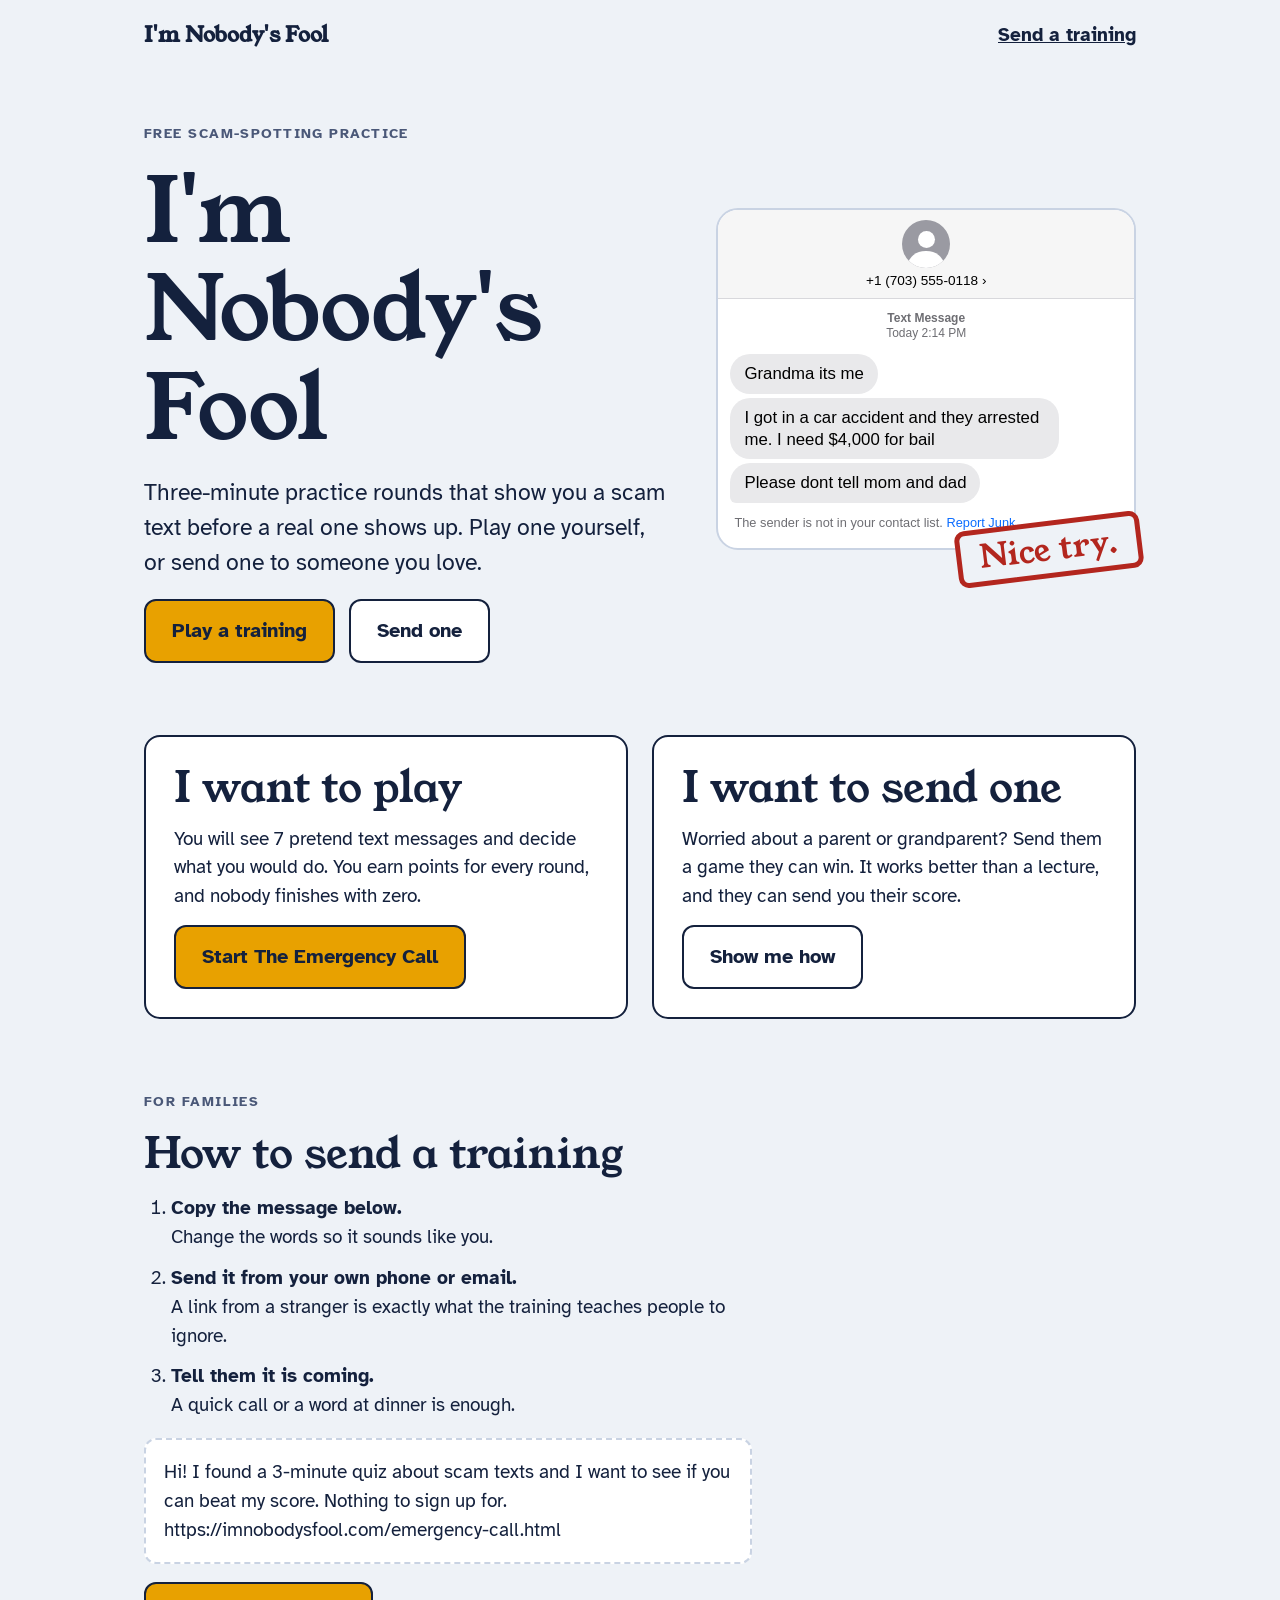
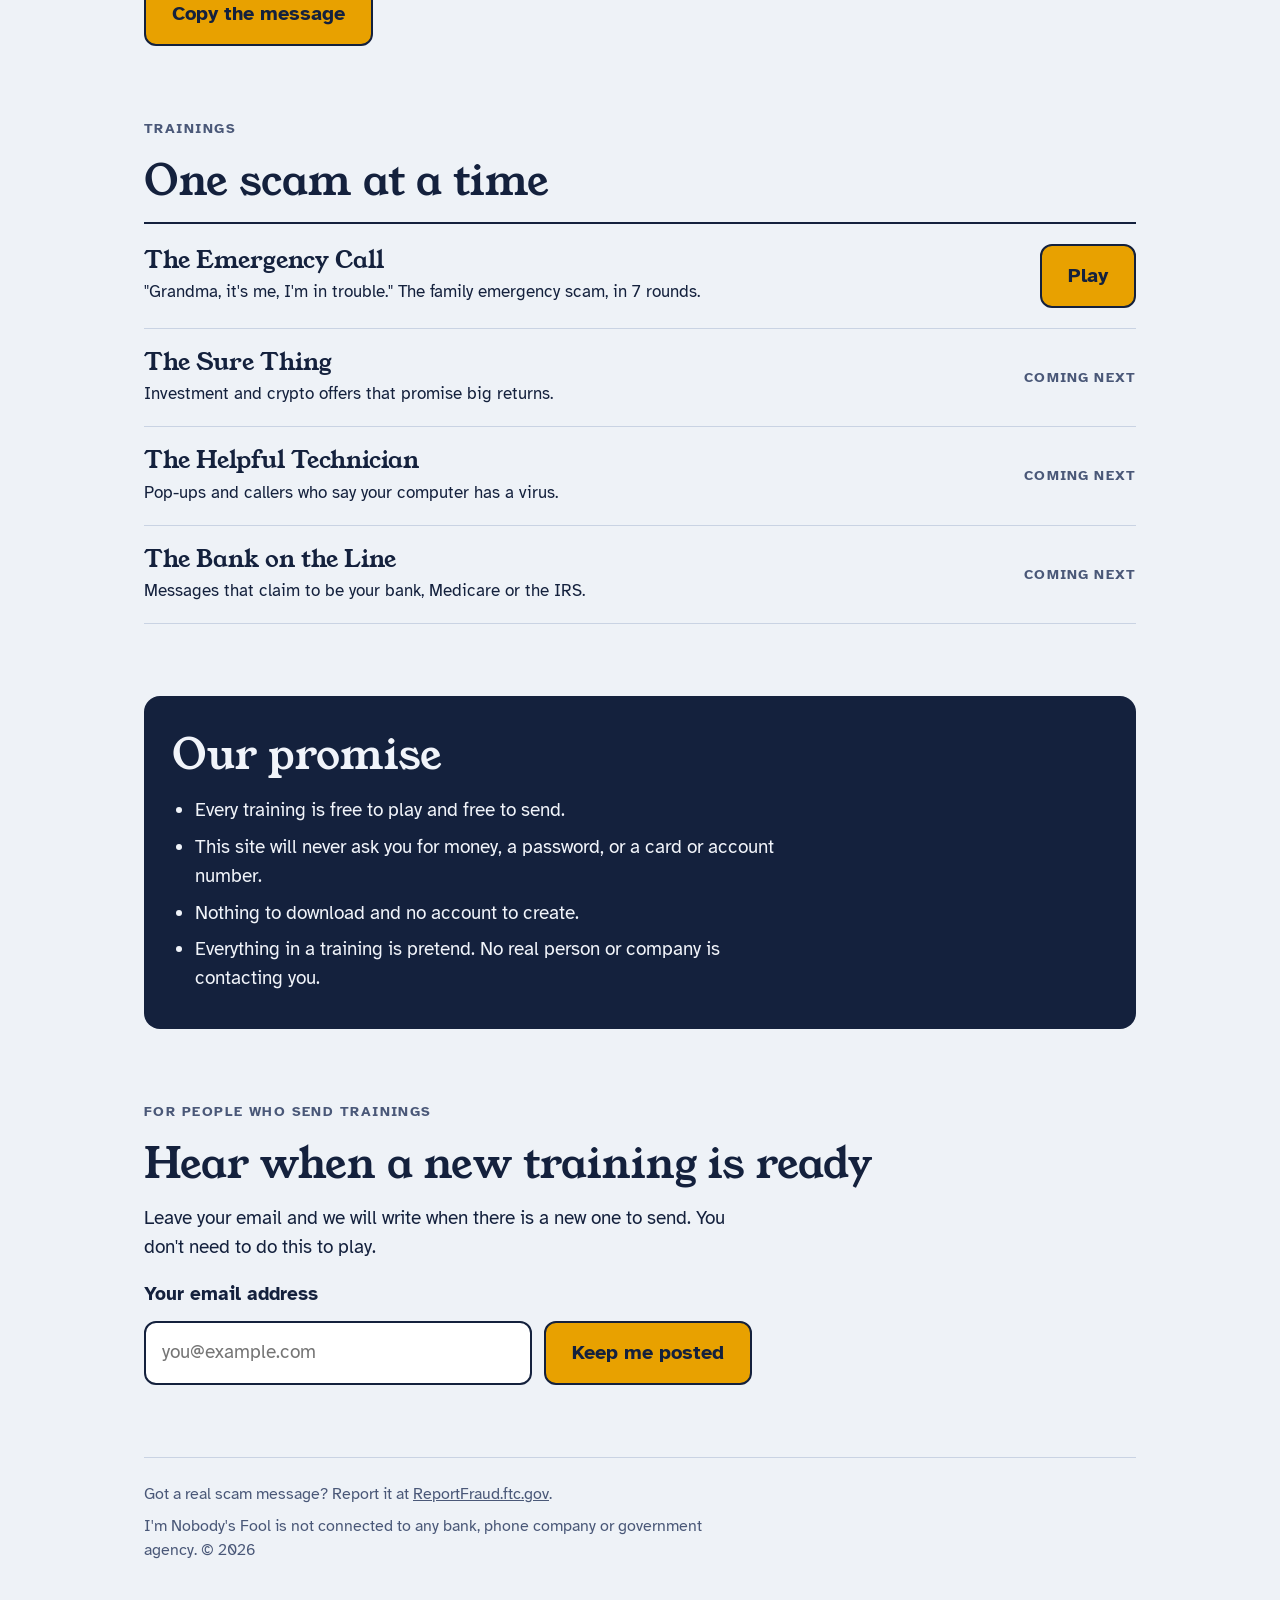
==== index.html @ 0bb8ac43 "Add home page and The Emergency Call training Co-Authored-By: Claude Opus 5.5 <noreply@anthropic.com" ====
<!doctype html>
<html lang="en">
<head>
<meta charset="utf-8">
<meta name="viewport" content="width=device-width, initial-scale=1">
<meta name="description" content="Free three-minute practice rounds that teach you and your family to spot scam texts.">
<style>body{margin:0}img{max-width:100%}[hidden]{display:none!important}</style>
<title>I'm Nobody's Fool</title>
<link rel="stylesheet" href="https://fonts.googleapis.com/css2?family=Atkinson+Hyperlegible:wght@400;700&family=Young+Serif&display=swap">
<style>
/* Layout: left-aligned single column, 62rem max. Hero pairs the name with a live-looking scam text that has been stamped. Two doors follow: play, or send. */
:root{
  --bg:#EEF2F7; --surface:#FFFFFF; --ink:#14213D; --muted:#4A5878; --line:#C9D3E3;
  --accent:#E8A100; --on-accent:#14213D; --hover:#DDE6F3; --band:#14213D; --on-band:#F1F4FA;
  --good:#1F7A4D; --bad:#B3261E;
  --ph-bg:#FFFFFF; --ph-bar:#F6F6F6; --ph-rule:#D8D8DC; --ph-ink:#000000; --ph-dim:#6E6E73;
  --ph-in:#E9E9EB; --ph-link:#0A6CFF; --ph-av:#9A9AA2; --ph-av-ink:#FFFFFF;
  --display:"Young Serif",Georgia,"Times New Roman",serif;
  --body:"Atkinson Hyperlegible",Verdana,"Segoe UI",sans-serif;
  --phone:-apple-system,BlinkMacSystemFont,"SF Pro Text","Helvetica Neue",Helvetica,Arial,sans-serif;
}
@media (prefers-color-scheme: dark){ :root:not([data-theme="light"]){
  --bg:#0F1729; --surface:#1A2440; --ink:#F1F4FA; --muted:#A9B5CF; --line:#33416A;
  --accent:#F5B92E; --on-accent:#14213D; --hover:#26335A; --band:#1A2440; --on-band:#F1F4FA;
  --good:#6FD3A0; --bad:#FF9A8F;
  --ph-bg:#000000; --ph-bar:#161618; --ph-rule:#2C2C2E; --ph-ink:#FFFFFF; --ph-dim:#98989F;
  --ph-in:#26262A; --ph-link:#4C9BFF; --ph-av:#5E5E66; --ph-av-ink:#FFFFFF; color-scheme:dark } }
:root[data-theme="dark"]{
  --bg:#0F1729; --surface:#1A2440; --ink:#F1F4FA; --muted:#A9B5CF; --line:#33416A;
  --accent:#F5B92E; --on-accent:#14213D; --hover:#26335A; --band:#1A2440; --on-band:#F1F4FA;
  --good:#6FD3A0; --bad:#FF9A8F;
  --ph-bg:#000000; --ph-bar:#161618; --ph-rule:#2C2C2E; --ph-ink:#FFFFFF; --ph-dim:#98989F;
  --ph-in:#26262A; --ph-link:#4C9BFF; --ph-av:#5E5E66; --ph-av-ink:#FFFFFF; color-scheme:dark }

*{box-sizing:border-box}
body{background:var(--bg);color:var(--ink);font-family:var(--body);font-size:1.2rem;line-height:1.5;padding-inline:20px;padding-block:20px 40px}
.wrap{max-width:62rem;margin-inline:auto;display:flex;flex-direction:column;gap:72px}
h1,h2,h3{font-family:var(--display);font-weight:400;line-height:1.1;margin:0;text-wrap:balance}
h1{font-size:clamp(3rem,9vw,5.6rem);letter-spacing:-.01em}
h2{font-size:clamp(1.9rem,4.5vw,2.6rem)}
h3{font-size:1.5rem}
p{margin:0;max-width:38rem}
a{color:inherit}
.eyebrow{font-size:.9rem;letter-spacing:.1em;text-transform:uppercase;font-weight:700;color:var(--muted)}
.muted{color:var(--muted)}
.col{display:flex;flex-direction:column;gap:18px;min-width:0}
:focus-visible{outline:4px solid var(--accent);outline-offset:3px}

header.top{display:flex;justify-content:space-between;align-items:center;gap:16px;flex-wrap:wrap}
header.top a{font-weight:700}
.logo{font-family:var(--display);font-size:1.3rem;text-decoration:none}

.hero{display:grid;grid-template-columns:minmax(0,1.25fr) minmax(0,1fr);gap:48px;align-items:center}
.lede{font-size:1.45rem}
.btns{display:flex;flex-wrap:wrap;gap:14px}
.btn{display:inline-flex;align-items:center;min-height:64px;padding:14px 26px;border:2px solid var(--ink);border-radius:12px;font:inherit;font-weight:700;font-size:1.25rem;text-decoration:none;cursor:pointer;background:var(--surface);color:var(--ink)}
.btn.main{background:var(--accent);color:var(--on-accent)}
.btn:hover{filter:brightness(.95)}

.demo{position:relative;padding-bottom:28px}
.phone{font-family:var(--phone);background:var(--ph-bg);color:var(--ph-ink);border:2px solid var(--line);border-radius:22px;overflow:hidden;line-height:1.3}
.ph-head{background:var(--ph-bar);border-bottom:1px solid var(--ph-rule);padding:10px 12px 8px;display:flex;flex-direction:column;align-items:center;gap:4px}
.ph-av{width:3rem;height:3rem;border-radius:50%;background:var(--ph-av);position:relative;overflow:hidden;display:flex;justify-content:center}
.ph-av::before{content:"";position:absolute;top:22%;width:36%;height:36%;border-radius:50%;background:var(--ph-av-ink)}
.ph-av::after{content:"";position:absolute;top:64%;width:74%;height:60%;border-radius:50%;background:var(--ph-av-ink)}
.ph-name{font-size:.85rem}
.ph-body{padding:12px 12px 16px;display:flex;flex-direction:column;gap:4px}
.ph-time{align-self:center;text-align:center;font-size:.75rem;color:var(--ph-dim);padding-bottom:8px}
.bub{align-self:flex-start;max-width:84%;background:var(--ph-in);padding:9px 14px;border-radius:20px;font-size:1.05rem;overflow-wrap:anywhere}
.bub.last{border-bottom-left-radius:6px}
.ph-junk{font-size:.8rem;color:var(--ph-dim);padding:8px 4px 0}
.ph-junk span{color:var(--ph-link)}
.stamp{position:absolute;right:-6px;bottom:0;transform:rotate(-7deg);background:var(--bg);color:var(--bad);border:5px solid var(--bad);border-radius:10px;padding:6px 18px;font-family:var(--display);font-size:2rem;line-height:1.1;letter-spacing:.02em}

.doors{display:grid;grid-template-columns:repeat(2,minmax(0,1fr));gap:24px}
.door{background:var(--surface);border:2px solid var(--ink);border-radius:16px;padding:28px;display:flex;flex-direction:column;gap:14px;align-items:flex-start}
.door .btn{margin-top:auto}

.steps{margin:0;padding-left:1.4em;display:flex;flex-direction:column;gap:12px;max-width:38rem}
.steps b{display:block}
.copybox{background:var(--surface);border:2px dashed var(--line);border-radius:12px;padding:18px;user-select:all;overflow-wrap:anywhere;max-width:38rem}

.list{display:flex;flex-direction:column;border-top:2px solid var(--ink)}
.row{display:grid;grid-template-columns:minmax(0,1fr) auto;gap:8px 24px;align-items:center;padding:20px 0;border-bottom:1px solid var(--line)}
.row p{font-size:1.05rem}
.soon{font-size:.9rem;letter-spacing:.08em;text-transform:uppercase;font-weight:700;color:var(--muted)}

.band{background:var(--band);color:var(--on-band);border-radius:16px;padding:36px 28px}
.band ul{margin:0;padding-left:1.2em;display:flex;flex-direction:column;gap:8px;max-width:38rem}

form{display:flex;flex-wrap:wrap;gap:12px;max-width:38rem}
label{font-weight:700;flex-basis:100%}
input[type=email]{flex:1 1 14rem;min-width:0;min-height:64px;padding:12px 16px;font:inherit;color:var(--ink);background:var(--surface);border:2px solid var(--ink);border-radius:12px}
#signup-msg{flex-basis:100%;font-weight:700}

footer{border-top:1px solid var(--line);padding-top:24px;font-size:1rem;color:var(--muted);display:flex;flex-direction:column;gap:8px}
@media (max-width:760px){
  .hero,.doors{grid-template-columns:minmax(0,1fr)}
  .wrap{gap:56px}
  .row{grid-template-columns:minmax(0,1fr)}
  .stamp{right:0;font-size:1.6rem}
}
</style>
</head>
<body>

<div class="wrap">
  <header class="top">
    <a class="logo" href="index.html">I'm Nobody's Fool</a>
    <a href="#send">Send a training</a>
  </header>

  <main class="col" style="gap:72px">
    <section class="hero">
      <div class="col">
        <p class="eyebrow">Free scam-spotting practice</p>
        <h1>I'm Nobody's Fool</h1>
        <p class="lede">Three-minute practice rounds that show you a scam text before a real one shows up. Play one yourself, or send one to someone you love.</p>
        <div class="btns">
          <a class="btn main" href="emergency-call.html">Play a training</a>
          <a class="btn" href="#send">Send one</a>
        </div>
      </div>
      <div class="demo" role="img" aria-label="A pretend scam text from an unknown number: Grandma its me. I got in a car accident and they arrested me. I need 4,000 dollars for bail. Please dont tell mom and dad. Stamped: Nice try.">
        <div class="phone" aria-hidden="true">
          <div class="ph-head"><div class="ph-av"></div><div class="ph-name">+1 (703) 555-0118 ›</div></div>
          <div class="ph-body">
            <div class="ph-time"><b>Text Message</b><br>Today 2:14 PM</div>
            <div class="bub">Grandma its me</div>
            <div class="bub">I got in a car accident and they arrested me. I need $4,000 for bail</div>
            <div class="bub last">Please dont tell mom and dad</div>
            <div class="ph-junk">The sender is not in your contact list. <span>Report Junk</span></div>
          </div>
        </div>
        <div class="stamp" aria-hidden="true">Nice try.</div>
      </div>
    </section>

    <section class="doors" aria-label="Choose what you want to do">
      <div class="door">
        <h2>I want to play</h2>
        <p>You will see 7 pretend text messages and decide what you would do. You earn points for every round, and nobody finishes with zero.</p>
        <a class="btn main" href="emergency-call.html">Start The Emergency Call</a>
      </div>
      <div class="door">
        <h2>I want to send one</h2>
        <p>Worried about a parent or grandparent? Send them a game they can win. It works better than a lecture, and they can send you their score.</p>
        <a class="btn" href="#send">Show me how</a>
      </div>
    </section>

    <section class="col" id="send">
      <p class="eyebrow">For families</p>
      <h2>How to send a training</h2>
      <ol class="steps">
        <li><b>Copy the message below.</b> Change the words so it sounds like you.</li>
        <li><b>Send it from your own phone or email.</b> A link from a stranger is exactly what the training teaches people to ignore.</li>
        <li><b>Tell them it is coming.</b> A quick call or a word at dinner is enough.</li>
      </ol>
      <div class="copybox" id="msg">Hi! I found a 3-minute quiz about scam texts and I want to see if you can beat my score. Nothing to sign up for. https://imnobodysfool.com/emergency-call.html</div>
      <div class="btns"><button class="btn main" type="button" id="copy">Copy the message</button></div>
    </section>

    <section class="col">
      <p class="eyebrow">Trainings</p>
      <h2>One scam at a time</h2>
      <div class="list">
        <div class="row">
          <div class="col" style="gap:6px"><h3>The Emergency Call</h3><p>"Grandma, it's me, I'm in trouble." The family emergency scam, in 7 rounds.</p></div>
          <a class="btn main" href="emergency-call.html">Play</a>
        </div>
        <div class="row">
          <div class="col" style="gap:6px"><h3>The Sure Thing</h3><p>Investment and crypto offers that promise big returns.</p></div>
          <span class="soon">Coming next</span>
        </div>
        <div class="row">
          <div class="col" style="gap:6px"><h3>The Helpful Technician</h3><p>Pop-ups and callers who say your computer has a virus.</p></div>
          <span class="soon">Coming next</span>
        </div>
        <div class="row">
          <div class="col" style="gap:6px"><h3>The Bank on the Line</h3><p>Messages that claim to be your bank, Medicare or the IRS.</p></div>
          <span class="soon">Coming next</span>
        </div>
      </div>
    </section>

    <section class="band col">
      <h2>Our promise</h2>
      <ul>
        <li>Every training is free to play and free to send.</li>
        <li>This site will never ask you for money, a password, or a card or account number.</li>
        <li>Nothing to download and no account to create.</li>
        <li>Everything in a training is pretend. No real person or company is contacting you.</li>
      </ul>
    </section>

    <section class="col" id="updates">
      <p class="eyebrow">For people who send trainings</p>
      <h2>Hear when a new training is ready</h2>
      <p>Leave your email and we will write when there is a new one to send. You don't need to do this to play.</p>
      <form id="signup" method="post" target="_blank">
        <label for="email">Your email address</label>
        <input type="email" id="email" name="email" autocomplete="email" required placeholder="you@example.com">
        <button class="btn main" type="submit">Keep me posted</button>
        <p id="signup-msg" role="status" hidden></p>
      </form>
    </section>
  </main>

  <footer>
    <p>Got a real scam message? Report it at <a href="https://reportfraud.ftc.gov">ReportFraud.ftc.gov</a>.</p>
    <p>I'm Nobody's Fool is not connected to any bank, phone company or government agency. © 2026</p>
  </footer>
</div>

<script>
/* Paste your mailing-list form address between the quotes to turn sign-ups on. */
var SIGNUP_URL = "";

var form = document.getElementById("signup"), note = document.getElementById("signup-msg");
if (SIGNUP_URL) form.action = SIGNUP_URL;
form.addEventListener("submit", function(e){
  if (!SIGNUP_URL){
    e.preventDefault();
    note.textContent = "Sign-ups are not connected yet. Nothing was saved.";
    note.hidden = false;
  }
});
var copy = document.getElementById("copy"), msg = document.getElementById("msg");
copy.addEventListener("click", function(){
  function sel(){ var g=document.createRange(); g.selectNodeContents(msg); var s=getSelection(); s.removeAllRanges(); s.addRange(g); copy.textContent="Selected. Now copy it"; }
  try{ navigator.clipboard.writeText(msg.textContent).then(function(){ copy.textContent="Copied"; }, sel); }catch(err){ sel(); }
});
</script>

</body>
</html>
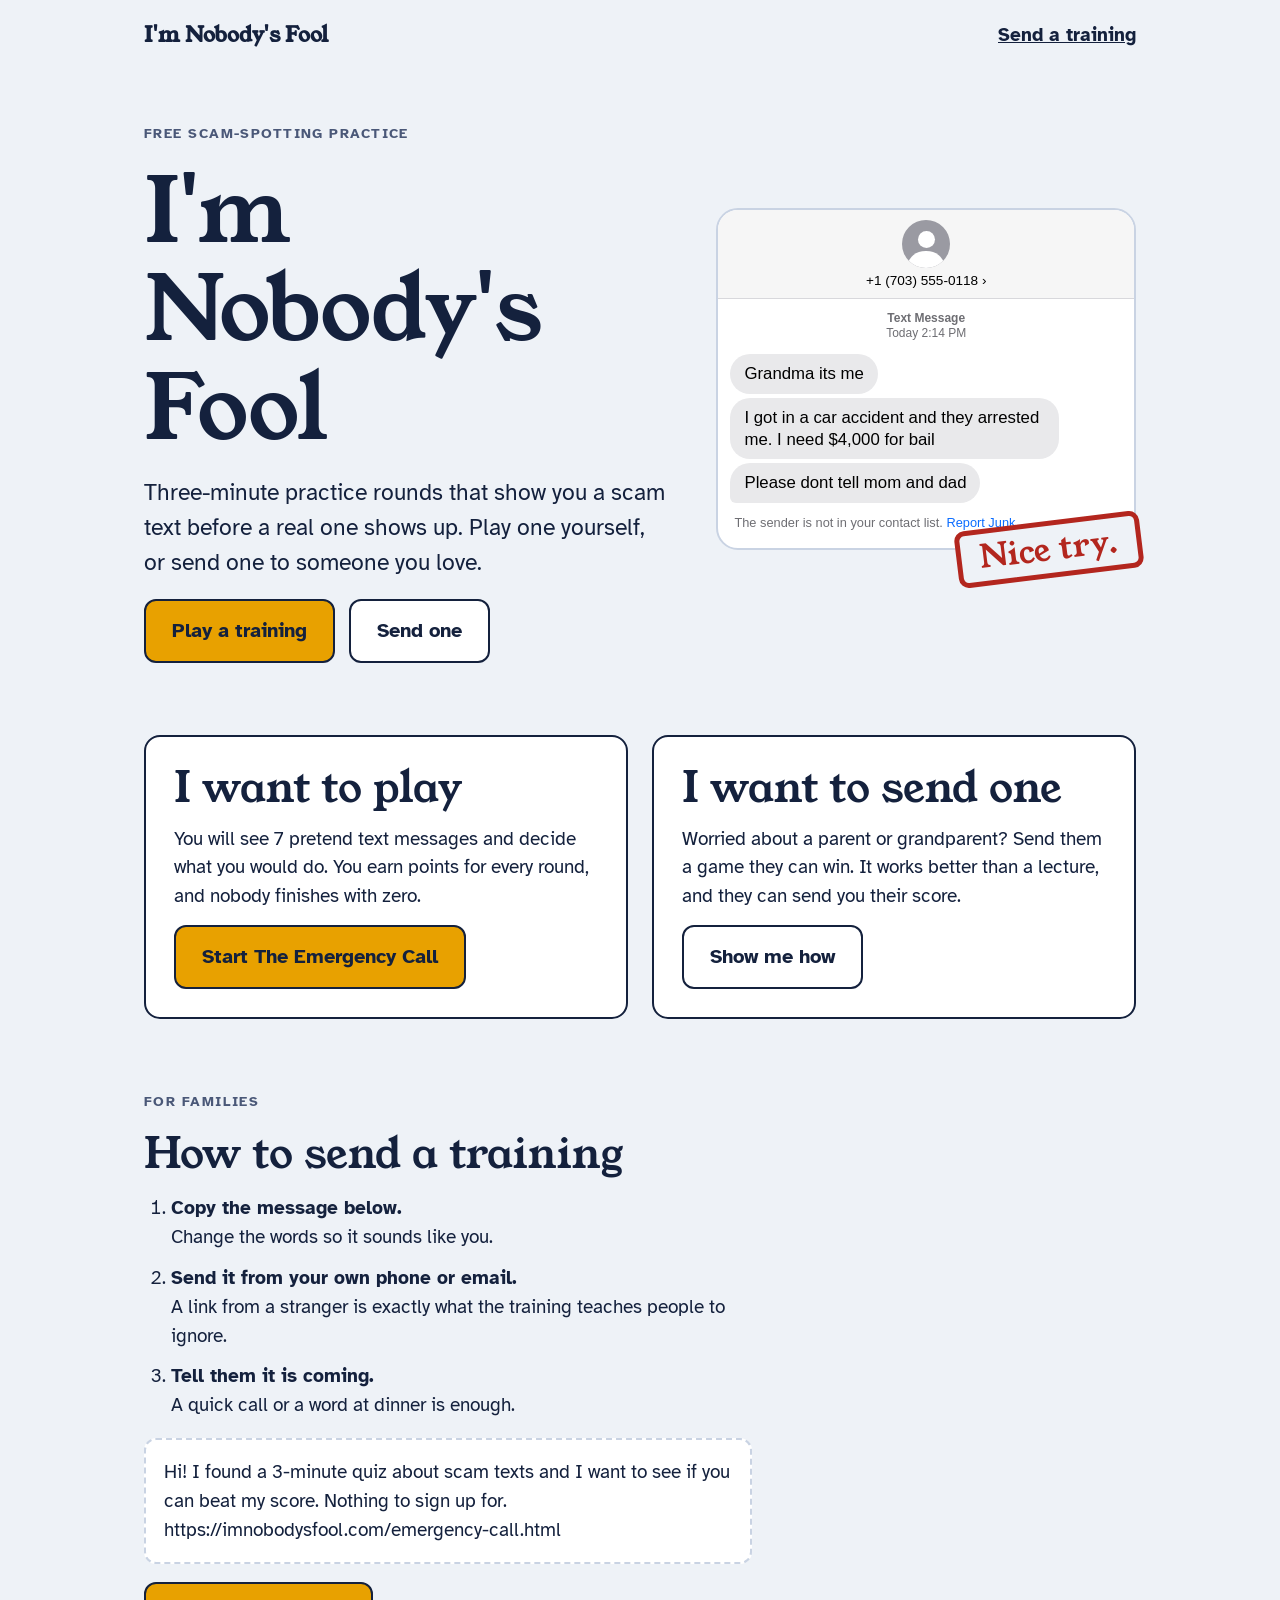
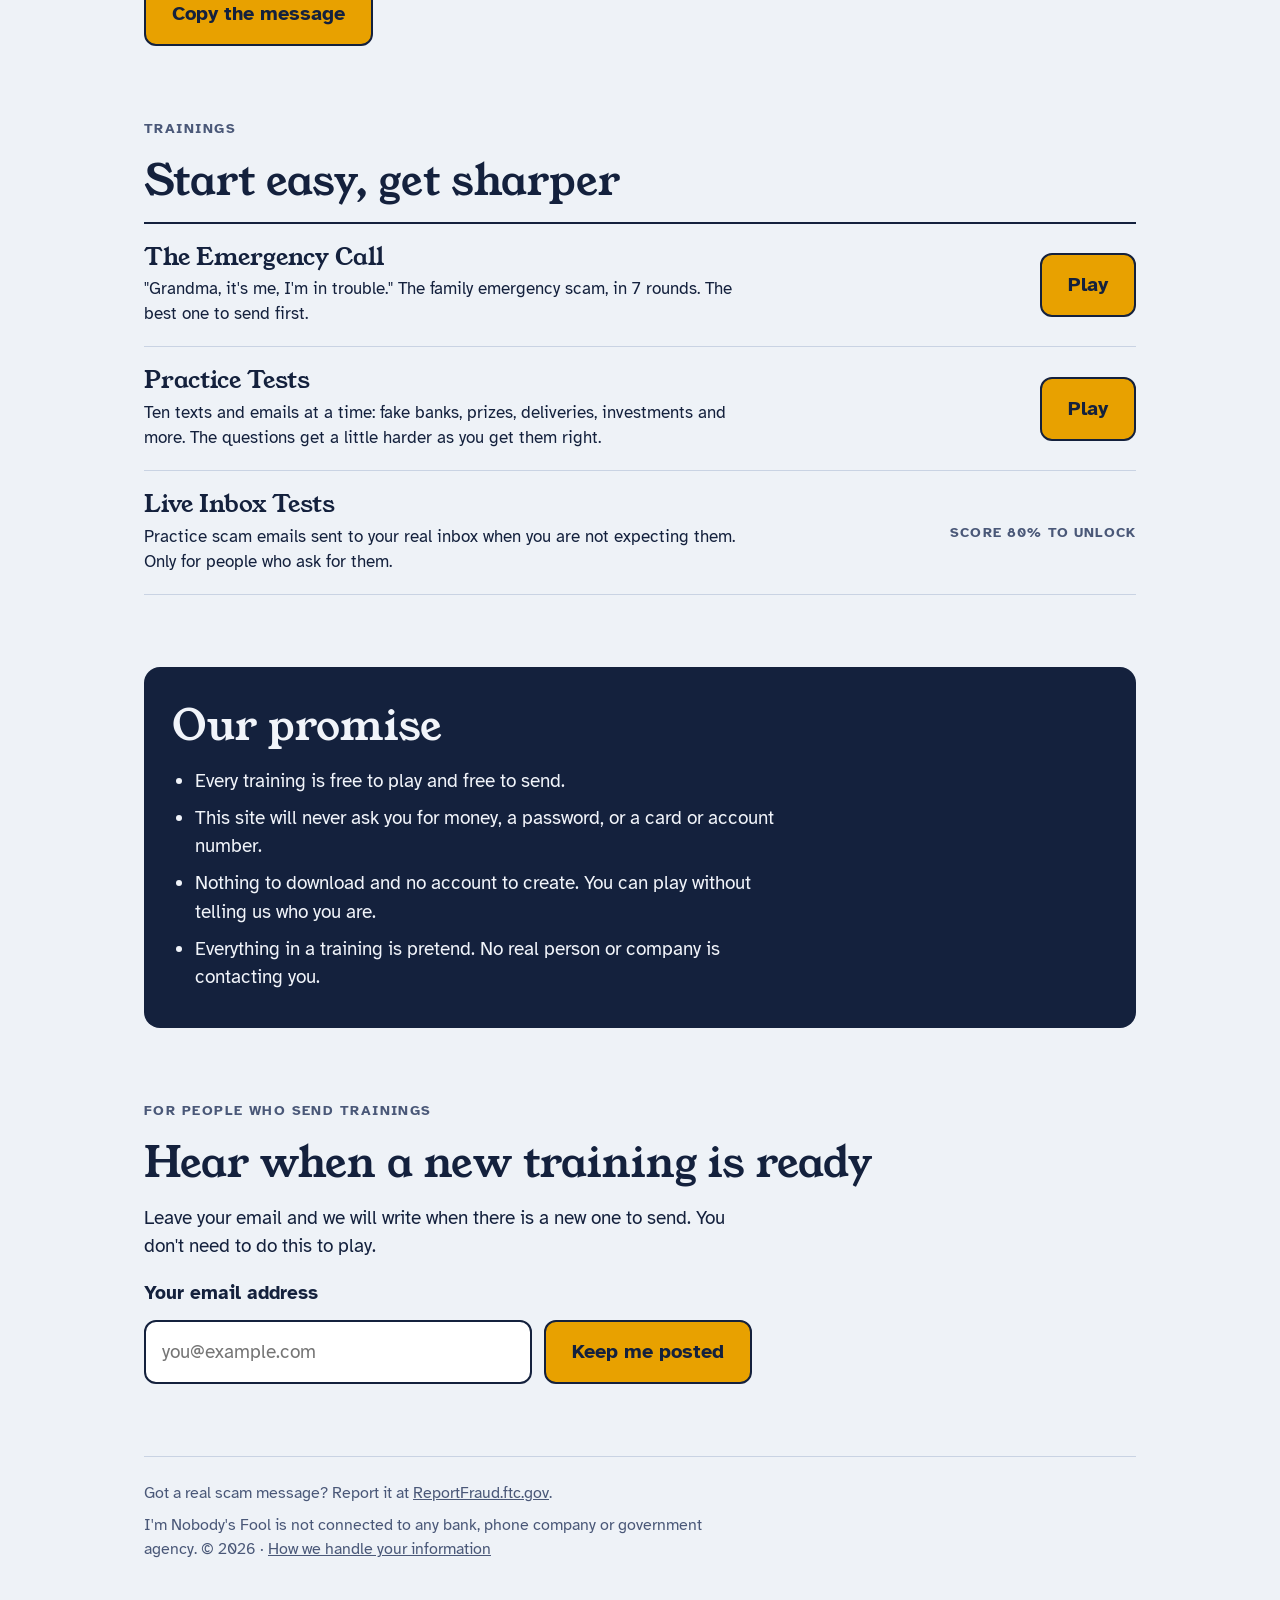
==== commit 10decfaa: "Add practice tests, 38 new scenarios, result tracking and inbox-test sign-up - Shared test engine wi" ====
--- a/index.html
+++ b/index.html
@@ -163,23 +163,19 @@
 
     <section class="col">
       <p class="eyebrow">Trainings</p>
-      <h2>One scam at a time</h2>
+      <h2>Start easy, get sharper</h2>
       <div class="list">
         <div class="row">
-          <div class="col" style="gap:6px"><h3>The Emergency Call</h3><p>"Grandma, it's me, I'm in trouble." The family emergency scam, in 7 rounds.</p></div>
+          <div class="col" style="gap:6px"><h3>The Emergency Call</h3><p>"Grandma, it's me, I'm in trouble." The family emergency scam, in 7 rounds. The best one to send first.</p></div>
           <a class="btn main" href="emergency-call.html">Play</a>
         </div>
         <div class="row">
-          <div class="col" style="gap:6px"><h3>The Sure Thing</h3><p>Investment and crypto offers that promise big returns.</p></div>
-          <span class="soon">Coming next</span>
+          <div class="col" style="gap:6px"><h3>Practice Tests</h3><p>Ten texts and emails at a time: fake banks, prizes, deliveries, investments and more. The questions get a little harder as you get them right.</p></div>
+          <a class="btn main" href="quiz.html">Play</a>
         </div>
         <div class="row">
-          <div class="col" style="gap:6px"><h3>The Helpful Technician</h3><p>Pop-ups and callers who say your computer has a virus.</p></div>
-          <span class="soon">Coming next</span>
-        </div>
-        <div class="row">
-          <div class="col" style="gap:6px"><h3>The Bank on the Line</h3><p>Messages that claim to be your bank, Medicare or the IRS.</p></div>
-          <span class="soon">Coming next</span>
+          <div class="col" style="gap:6px"><h3>Live Inbox Tests</h3><p>Practice scam emails sent to your real inbox when you are not expecting them. Only for people who ask for them.</p></div>
+          <span class="soon">Score 80% to unlock</span>
         </div>
       </div>
     </section>
@@ -189,7 +185,7 @@
       <ul>
         <li>Every training is free to play and free to send.</li>
         <li>This site will never ask you for money, a password, or a card or account number.</li>
-        <li>Nothing to download and no account to create.</li>
+        <li>Nothing to download and no account to create. You can play without telling us who you are.</li>
         <li>Everything in a training is pretend. No real person or company is contacting you.</li>
       </ul>
     </section>
@@ -198,7 +194,7 @@
       <p class="eyebrow">For people who send trainings</p>
       <h2>Hear when a new training is ready</h2>
       <p>Leave your email and we will write when there is a new one to send. You don't need to do this to play.</p>
-      <form id="signup" method="post" target="_blank">
+      <form id="signup">
         <label for="email">Your email address</label>
         <input type="email" id="email" name="email" autocomplete="email" required placeholder="you@example.com">
         <button class="btn main" type="submit">Keep me posted</button>
@@ -209,22 +205,19 @@
 
   <footer>
     <p>Got a real scam message? Report it at <a href="https://reportfraud.ftc.gov">ReportFraud.ftc.gov</a>.</p>
-    <p>I'm Nobody's Fool is not connected to any bank, phone company or government agency. © 2026</p>
+    <p>I'm Nobody's Fool is not connected to any bank, phone company or government agency. © 2026 · <a href="privacy.html">How we handle your information</a></p>
   </footer>
 </div>
 
+<script src="assets/config.js"></script>
 <script>
-/* Paste your mailing-list form address between the quotes to turn sign-ups on. */
-var SIGNUP_URL = "";
-
 var form = document.getElementById("signup"), note = document.getElementById("signup-msg");
-if (SIGNUP_URL) form.action = SIGNUP_URL;
 form.addEventListener("submit", function(e){
-  if (!SIGNUP_URL){
-    e.preventDefault();
-    note.textContent = "Sign-ups are not connected yet. Nothing was saved.";
+  e.preventDefault();
+  NF_save("sender_signups", {email: document.getElementById("email").value.trim()}).then(function(ok){
+    note.textContent = ok ? "Thanks. We will write when a new training is ready." : "Sign-ups are not open yet, so nothing was saved.";
     note.hidden = false;
-  }
+  });
 });
 var copy = document.getElementById("copy"), msg = document.getElementById("msg");
 copy.addEventListener("click", function(){
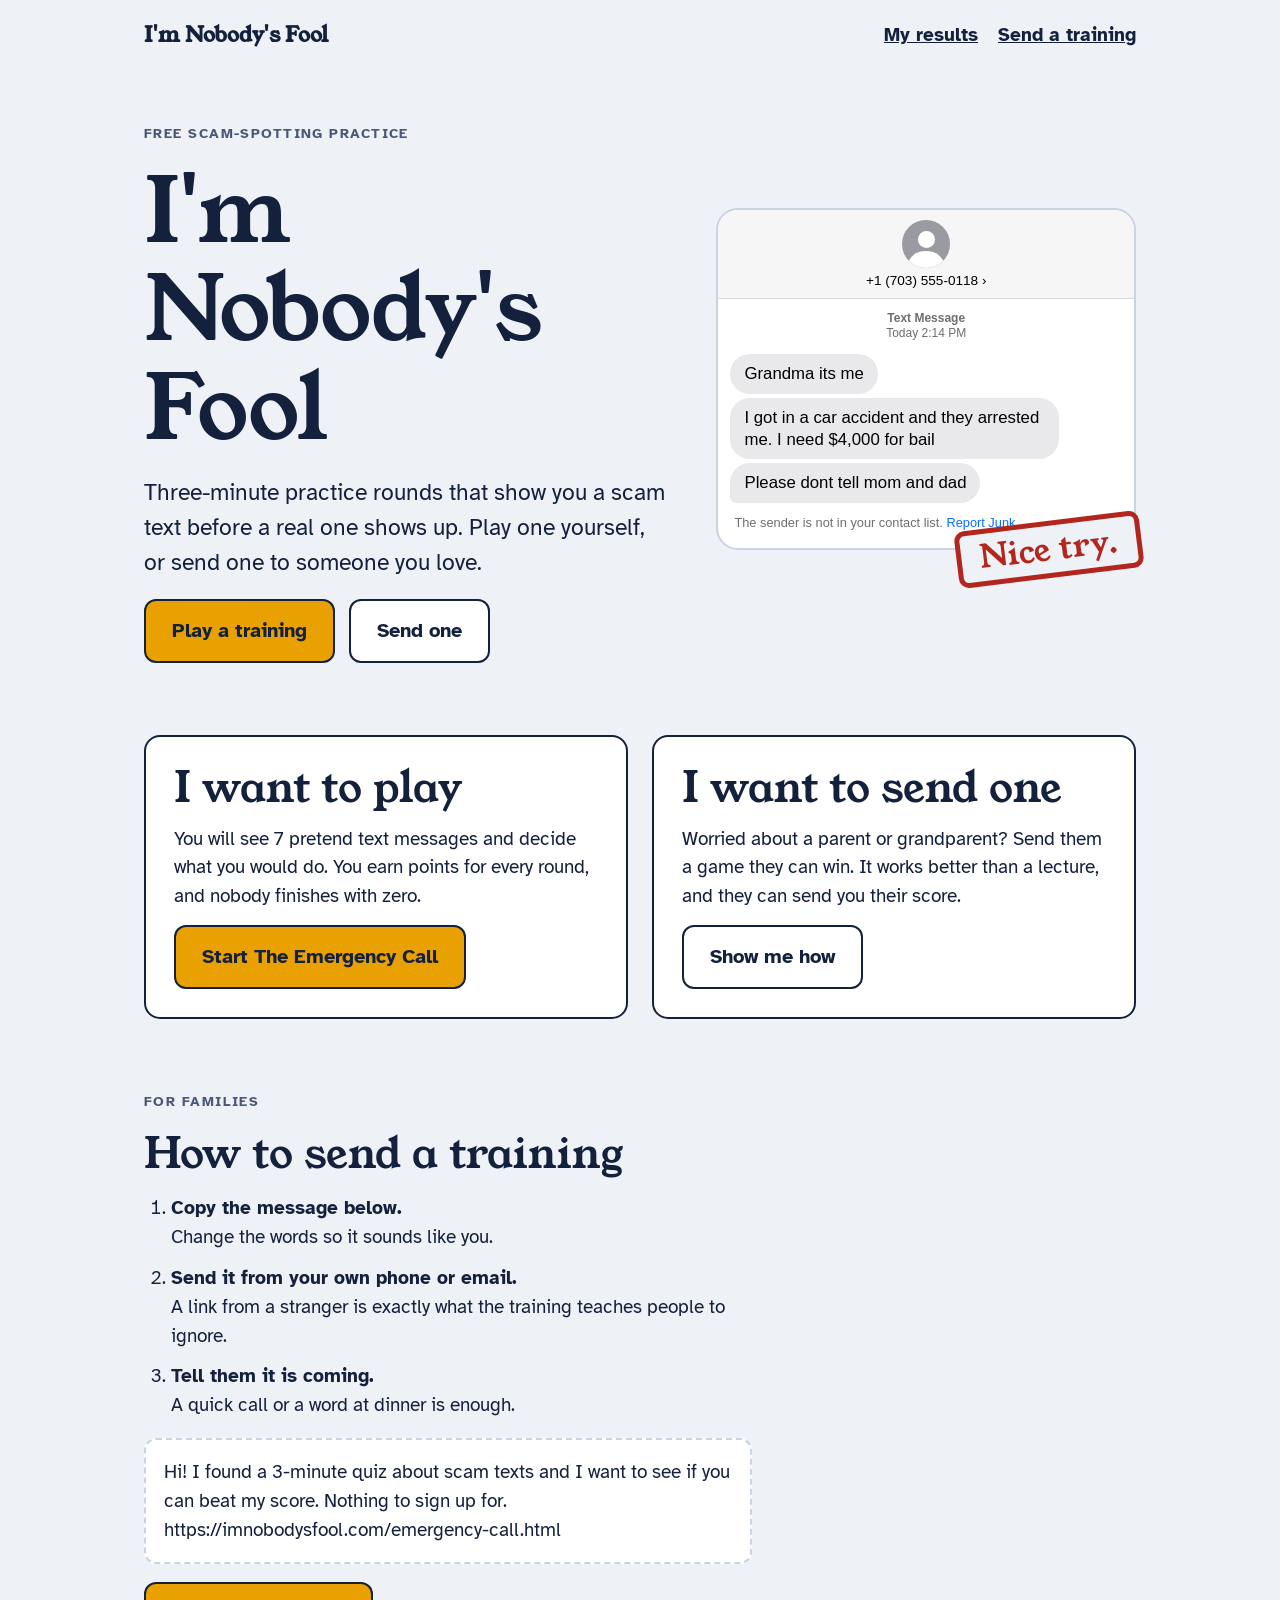
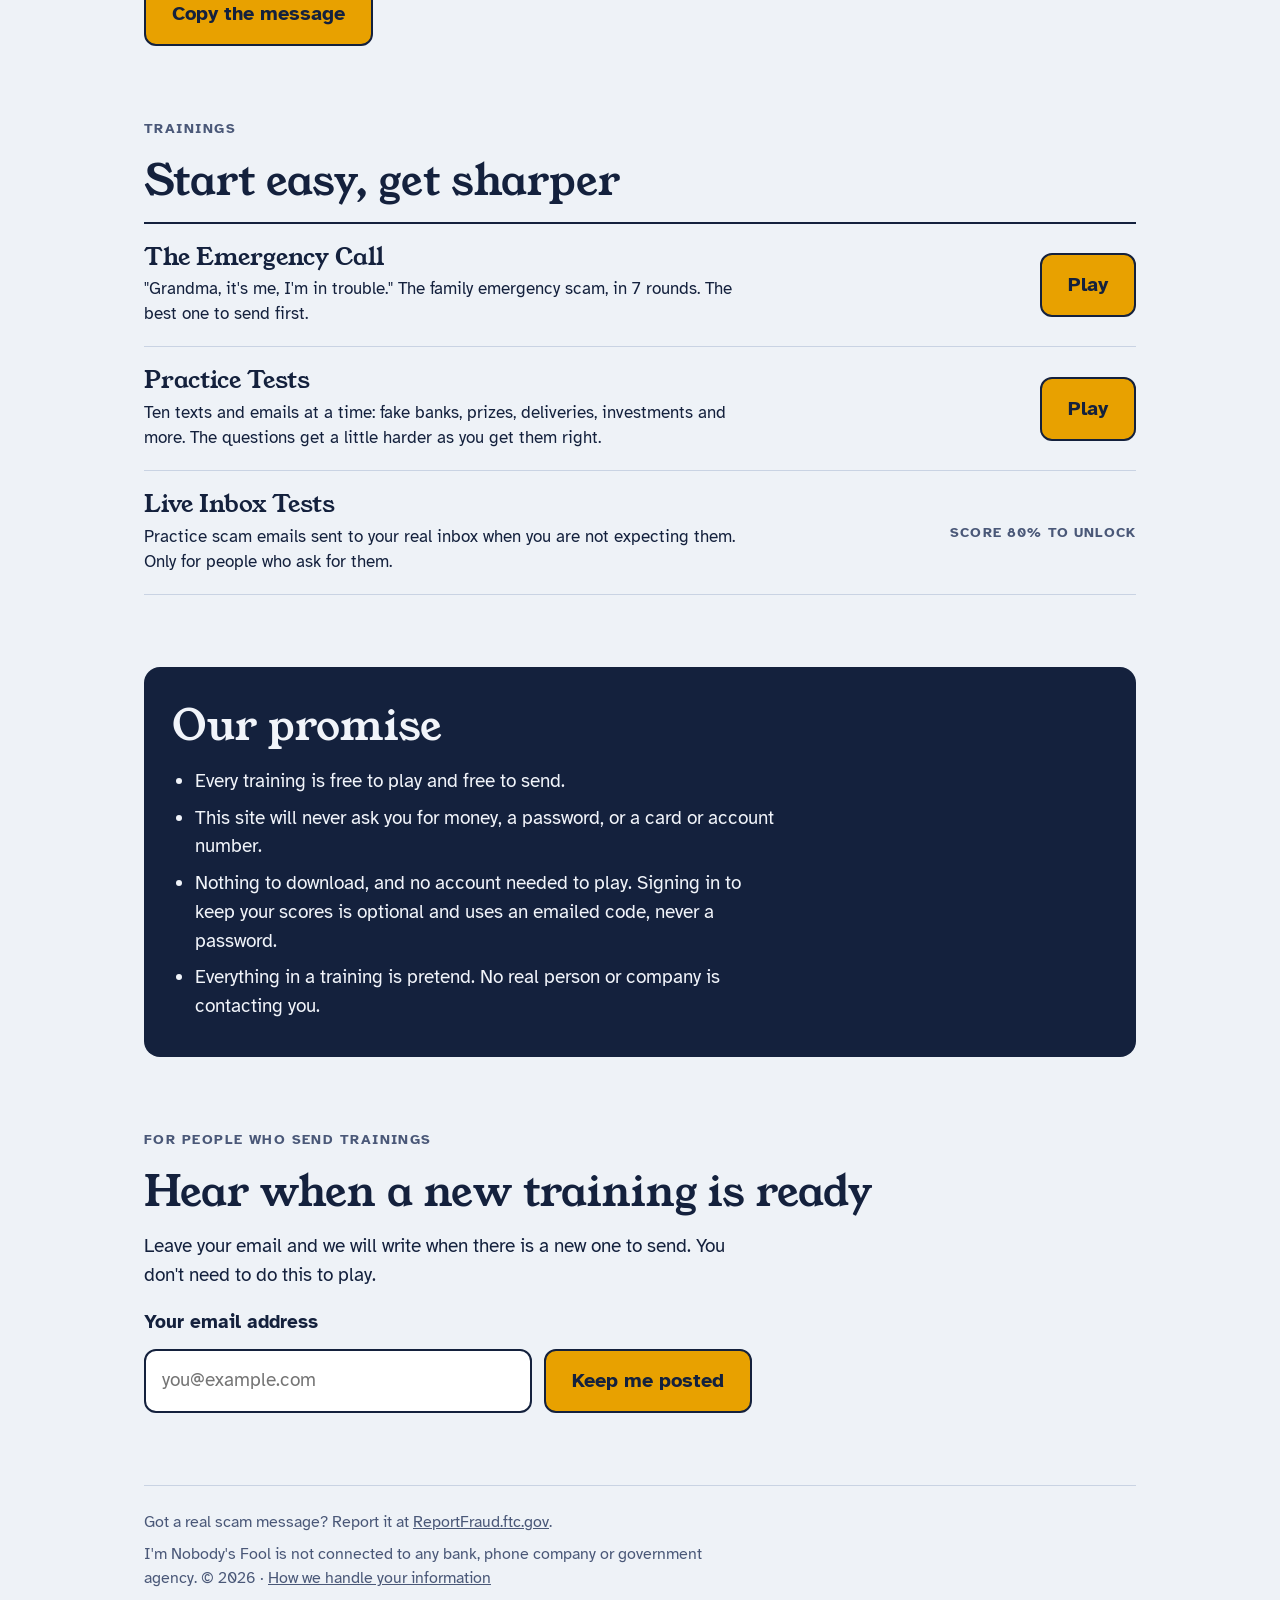
==== commit a14ca12c: "Add sign-in by emailed code and a My Results page - Signed-in results are saved to the person's acco" ====
--- a/index.html
+++ b/index.html
@@ -107,7 +107,7 @@
 <div class="wrap">
   <header class="top">
     <a class="logo" href="index.html">I'm Nobody's Fool</a>
-    <a href="#send">Send a training</a>
+    <span style="display:flex;gap:20px;flex-wrap:wrap"><a href="account.html">My results</a><a href="#send">Send a training</a></span>
   </header>
 
   <main class="col" style="gap:72px">
@@ -185,7 +185,7 @@
       <ul>
         <li>Every training is free to play and free to send.</li>
         <li>This site will never ask you for money, a password, or a card or account number.</li>
-        <li>Nothing to download and no account to create. You can play without telling us who you are.</li>
+        <li>Nothing to download, and no account needed to play. Signing in to keep your scores is optional and uses an emailed code, never a password.</li>
         <li>Everything in a training is pretend. No real person or company is contacting you.</li>
       </ul>
     </section>
